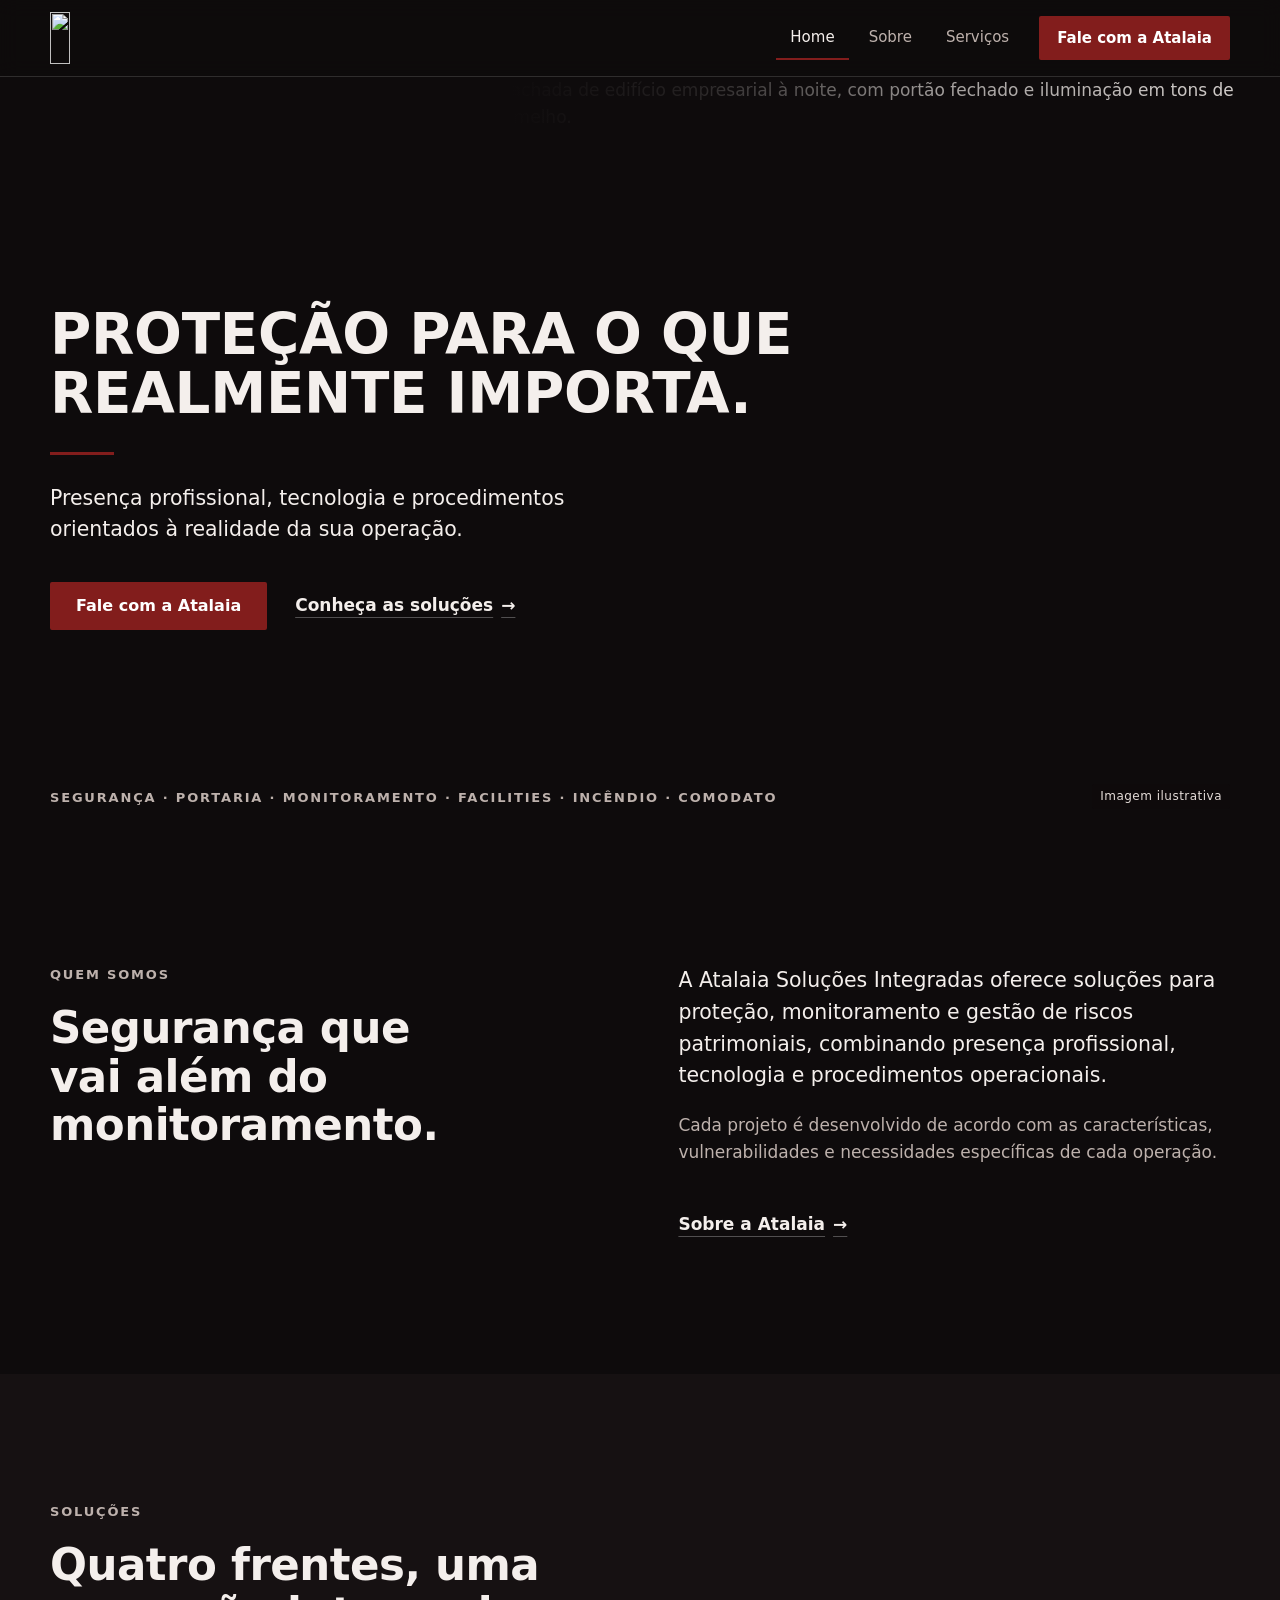
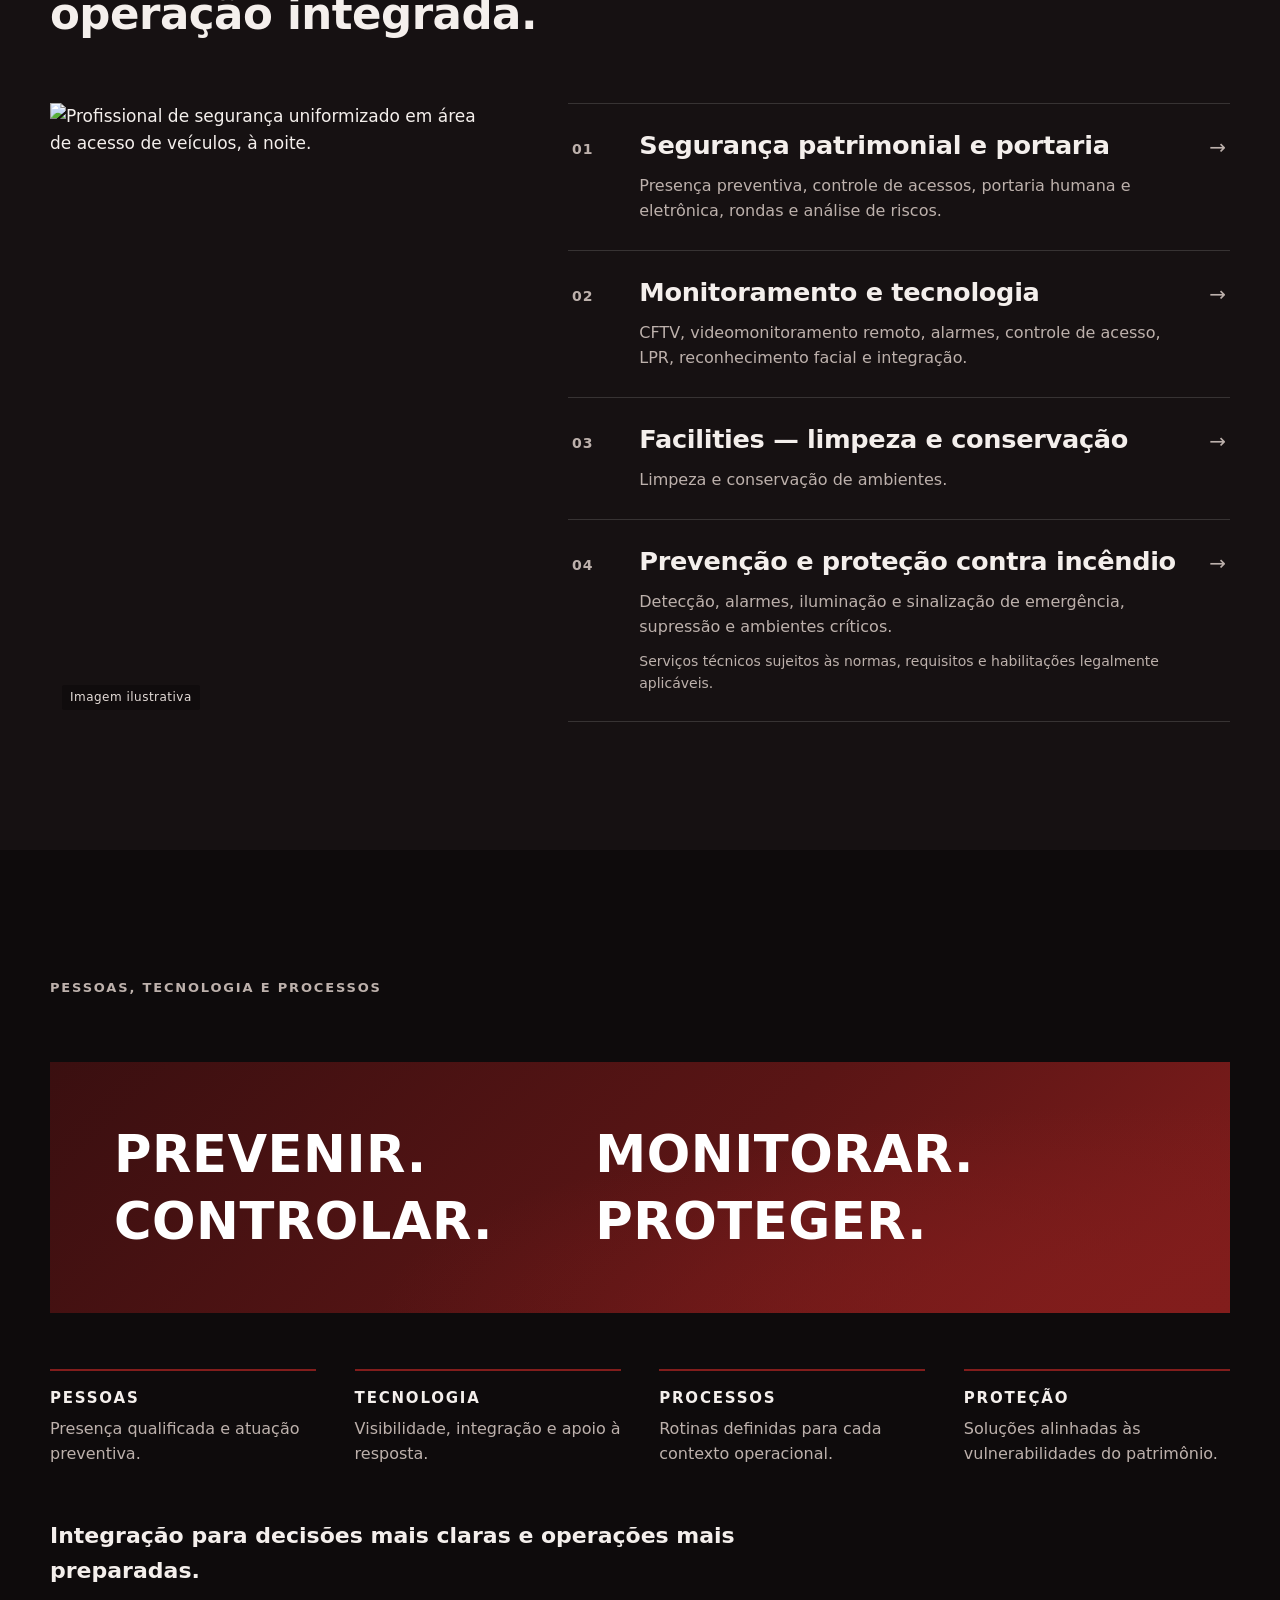
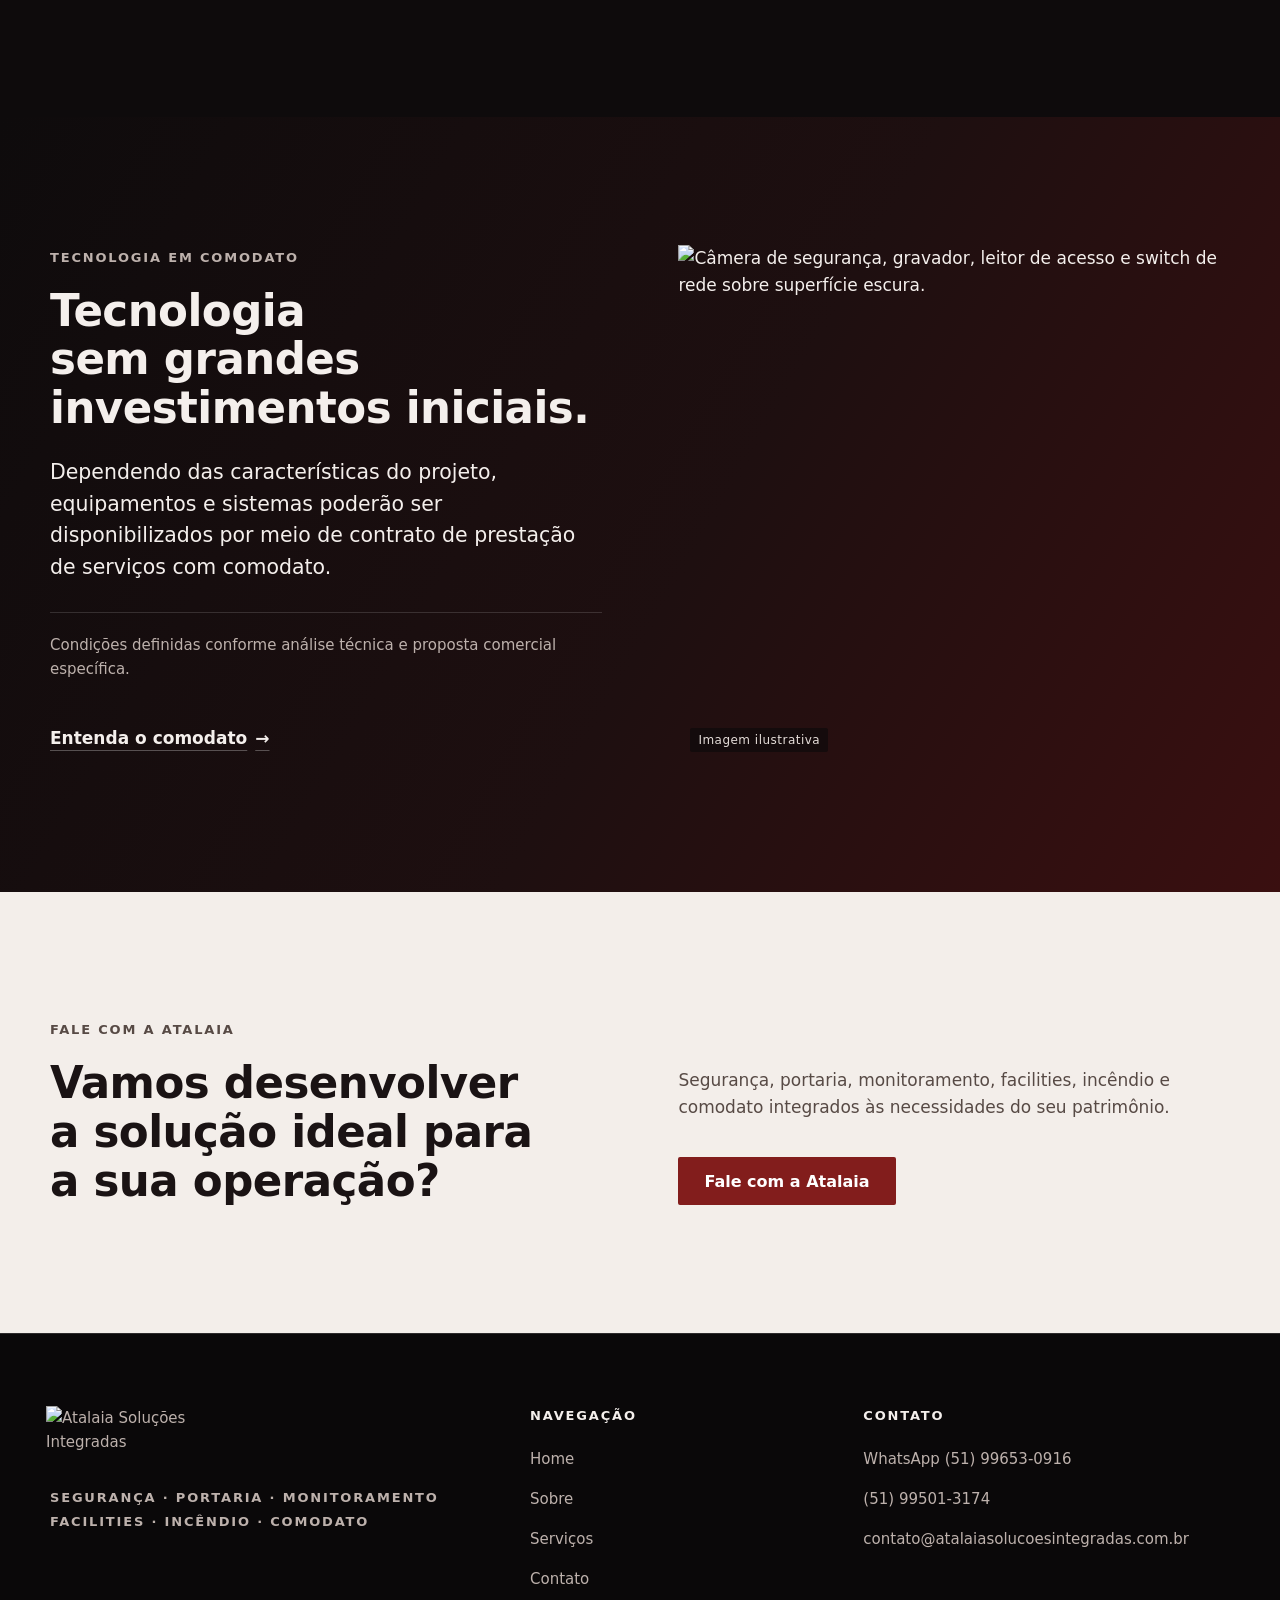
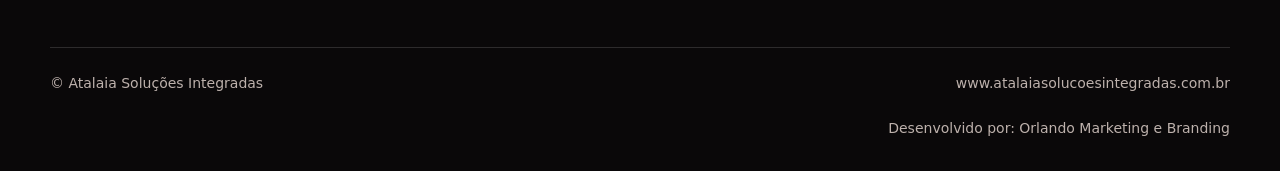
==== index.html @ caf38fc2 "Publica páginas, estilos e script do site" ====
<!DOCTYPE html>
<html lang="pt-BR">
<head>
  <meta charset="UTF-8">
  <meta name="viewport" content="width=device-width, initial-scale=1">
  <title>Atalaia Soluções Integradas — Proteção para o que realmente importa</title>
  <meta name="description" content="Segurança patrimonial e portaria, monitoramento e tecnologia, facilities e prevenção contra incêndio, com soluções desenvolvidas para as necessidades de cada operação.">
  <link rel="canonical" href="https://www.atalaiasolucoesintegradas.com.br/">
  <meta name="theme-color" content="#0E0B0C">
  <meta property="og:type" content="website">
  <meta property="og:locale" content="pt_BR">
  <meta property="og:site_name" content="Atalaia Soluções Integradas">
  <meta property="og:title" content="Atalaia Soluções Integradas — Proteção para o que realmente importa">
  <meta property="og:description" content="Segurança patrimonial e portaria, monitoramento e tecnologia, facilities e prevenção contra incêndio, com soluções desenvolvidas para as necessidades de cada operação.">
  <meta property="og:url" content="https://www.atalaiasolucoesintegradas.com.br/">
  <meta property="og:image" content="https://www.atalaiasolucoesintegradas.com.br/assets/og/atalaia-og.jpg">
  <meta property="og:image:width" content="1200">
  <meta property="og:image:height" content="630">
  <meta property="og:image:alt" content="Atalaia Soluções Integradas — Proteção para o que realmente importa.">
  <meta name="twitter:card" content="summary_large_image">
  <link rel="icon" href="assets/favicon/favicon.ico" sizes="16x16 32x32 48x48">
  <link rel="icon" type="image/svg+xml" href="assets/favicon/favicon.svg">
  <link rel="apple-touch-icon" href="assets/favicon/apple-touch-icon.png">
  <link rel="preload" href="assets/fonts/ibm-plex-sans-latin-var.woff2" as="font" type="font/woff2" crossorigin>
  <link rel="preload" as="image" href="assets/fotos/fachada-1080.webp" imagesrcset="assets/fotos/fachada-720.webp 720w, assets/fotos/fachada-1080.webp 1080w" imagesizes="62vw" type="image/webp" media="(min-width: 901px)">
  <link rel="preload" as="image" href="assets/fotos/fachada-mobile-800.webp" imagesrcset="assets/fotos/fachada-mobile-480.webp 480w, assets/fotos/fachada-mobile-800.webp 800w" imagesizes="100vw" type="image/webp" media="(max-width: 900px)">
  <link rel="stylesheet" href="styles.css">
  <script>document.documentElement.classList.add('js');</script>
  <script src="main.js" defer></script>
  <script type="application/ld+json">{"@context": "https://schema.org", "@type": "Organization", "name": "Atalaia Soluções Integradas", "url": "https://www.atalaiasolucoesintegradas.com.br/", "logo": "https://www.atalaiasolucoesintegradas.com.br/assets/logo/atalaia-horizontal-fundo-escuro.svg", "email": "contato@atalaiasolucoesintegradas.com.br", "contactPoint": [{"@type": "ContactPoint", "contactType": "customer service", "telephone": "+55-51-99653-0916", "email": "contato@atalaiasolucoesintegradas.com.br", "availableLanguage": "pt-BR"}]}</script>
</head>
<body>
  <a class="skip-link" href="#conteudo">Pular para o conteúdo</a>

  <header class="site-header">
    <div class="container header-inner">
      <a class="brand" href="index.html" aria-label="Atalaia Soluções Integradas — página inicial">
        <img src="assets/logo/atalaia-horizontal-fundo-escuro.svg" width="1313" height="386" alt="">
      </a>
      <button class="nav-toggle" type="button" aria-expanded="false" aria-controls="site-nav">
        <span class="nav-toggle-icon" aria-hidden="true"></span><span class="nav-toggle-label">Menu</span>
      </button>
      <nav class="site-nav" id="site-nav" aria-label="Principal">
        <ul>
          <li><a href="index.html" aria-current="page">Home</a></li>
          <li><a href="sobre.html">Sobre</a></li>
          <li><a href="servicos.html">Serviços</a></li>
          <li><a class="nav-cta" href="contato.html">Fale com a Atalaia</a></li>
        </ul>
      </nav>
    </div>
  </header>

  <main id="conteudo">

    <section class="hero" aria-labelledby="hero-titulo">
      <div class="hero-media">
    <picture>
      <source media="(max-width: 900px)" type="image/webp" srcset="assets/fotos/fachada-mobile-480.webp 480w, assets/fotos/fachada-mobile-800.webp 800w" sizes="100vw">
      <source media="(max-width: 900px)" type="image/jpeg" srcset="assets/fotos/fachada-mobile-480.jpg 480w, assets/fotos/fachada-mobile-800.jpg 800w" sizes="100vw">
      <source type="image/webp" srcset="assets/fotos/fachada-720.webp 720w, assets/fotos/fachada-1080.webp 1080w" sizes="(min-width: 901px) 62vw, 100vw">
      <img src="assets/fotos/fachada-1080.jpg" srcset="assets/fotos/fachada-720.jpg 720w, assets/fotos/fachada-1080.jpg 1080w" sizes="(min-width: 901px) 62vw, 100vw" width="1080" height="940" alt="Fachada de edifício empresarial à noite, com portão fechado e iluminação em tons de vermelho." loading="eager" fetchpriority="high" decoding="async">
    </picture>
      </div>
      <div class="hero-scrim" aria-hidden="true"></div>
      <div class="container hero-inner">
        <div class="hero-copy">
          <h1 id="hero-titulo">Proteção para o que <br class="br-lg">realmente importa.</h1>
          <hr class="rule">
          <p class="lead">Presença profissional, tecnologia e procedimentos orientados à realidade da sua operação.</p>
          <div class="actions">
            <a class="btn" href="contato.html">Fale com a Atalaia</a>
            <a class="link-action" href="#solucoes">Conheça as soluções</a>
          </div>
        </div>
      </div>
      <div class="container hero-foot">
        <p class="tagline">Segurança · Portaria · Monitoramento · Facilities · Incêndio · Comodato</p>
        <span class="photo-note">Imagem ilustrativa</span>
      </div>
    </section>

    <section class="section" aria-labelledby="quem-somos">
      <div class="container split intro-grid">
        <div>
          <span class="eyebrow">Quem somos</span>
          <h2 id="quem-somos">Segurança que vai além do monitoramento.</h2>
        </div>
        <div>
          <p class="lead">A Atalaia Soluções Integradas oferece soluções para proteção, monitoramento e gestão de riscos patrimoniais, combinando presença profissional, tecnologia e procedimentos operacionais.</p>
          <p class="muted">Cada projeto é desenvolvido de acordo com as características, vulnerabilidades e necessidades específicas de cada operação.</p>
          <div class="actions"><a class="link-action" href="sobre.html">Sobre a Atalaia</a></div>
        </div>
      </div>
    </section>

    <section class="section section--ink2" id="solucoes" aria-labelledby="solucoes-titulo">
      <div class="container">
        <div class="section-head">
          <span class="eyebrow">Soluções</span>
          <h2 id="solucoes-titulo">Quatro frentes, uma operação integrada.</h2>
        </div>
        <div class="fronts">
          <div class="fronts-media">
    <picture>
      <source media="(max-width: 900px)" type="image/webp" srcset="assets/fotos/seguranca-mobile-480.webp 480w, assets/fotos/seguranca-mobile-800.webp 800w" sizes="100vw">
      <source media="(max-width: 900px)" type="image/jpeg" srcset="assets/fotos/seguranca-mobile-480.jpg 480w, assets/fotos/seguranca-mobile-800.jpg 800w" sizes="100vw">
      <source type="image/webp" srcset="assets/fotos/seguranca-600.webp 600w, assets/fotos/seguranca-900.webp 900w" sizes="(min-width: 901px) 40vw, 100vw">
      <img src="assets/fotos/seguranca-900.jpg" srcset="assets/fotos/seguranca-600.jpg 600w, assets/fotos/seguranca-900.jpg 900w" sizes="(min-width: 901px) 40vw, 100vw" width="900" height="1967" alt="Profissional de segurança uniformizado em área de acesso de veículos, à noite." loading="lazy" decoding="async">
    </picture>
            <span class="photo-note">Imagem ilustrativa</span>
          </div>
          <ul class="front-list">
            <li><a href="servicos.html#seguranca-patrimonial">
              <span class="front-num">01</span><h3>Segurança patrimonial e portaria</h3><span class="front-arrow" aria-hidden="true">→</span>
              <p>Presença preventiva, controle de acessos, portaria humana e eletrônica, rondas e análise de riscos.</p>
            </a></li>
            <li><a href="servicos.html#monitoramento-e-tecnologia">
              <span class="front-num">02</span><h3>Monitoramento e tecnologia</h3><span class="front-arrow" aria-hidden="true">→</span>
              <p>CFTV, videomonitoramento remoto, alarmes, controle de acesso, LPR, reconhecimento facial e integração.</p>
            </a></li>
            <li><a href="servicos.html#facilities">
              <span class="front-num">03</span><h3>Facilities — limpeza e conservação</h3><span class="front-arrow" aria-hidden="true">→</span>
              <p>Limpeza e conservação de ambientes.</p>
            </a></li>
            <li><a href="servicos.html#incendio">
              <span class="front-num">04</span><h3>Prevenção e proteção contra incêndio</h3><span class="front-arrow" aria-hidden="true">→</span>
              <p>Detecção, alarmes, iluminação e sinalização de emergência, supressão e ambientes críticos.</p>
              <p class="front-note">Serviços técnicos sujeitos às normas, requisitos e habilitações legalmente aplicáveis.</p>
            </a></li>
          </ul>
        </div>
      </div>
    </section>

    <section class="section" aria-labelledby="integracao-titulo">
      <div class="container">
        <div class="section-head">
          <span class="eyebrow">Pessoas, tecnologia e processos</span>
        </div>
        <div class="statement">
          <h2 id="integracao-titulo" class="statement-words"><span>Prevenir.</span> <span>Monitorar.</span> <span>Controlar.</span> <span>Proteger.</span></h2>
        </div>
        <div class="pillars">
          <div class="pillar"><h3>Pessoas</h3><p>Presença qualificada e atuação preventiva.</p></div>
          <div class="pillar"><h3>Tecnologia</h3><p>Visibilidade, integração e apoio à resposta.</p></div>
          <div class="pillar"><h3>Processos</h3><p>Rotinas definidas para cada contexto operacional.</p></div>
          <div class="pillar"><h3>Proteção</h3><p>Soluções alinhadas às vulnerabilidades do patrimônio.</p></div>
        </div>
        <p class="statement-close">Integração para decisões mais claras e operações mais preparadas.</p>
      </div>
    </section>

    <section class="section comodato" aria-labelledby="comodato-titulo">
      <div class="container split split--center">
        <div>
          <span class="eyebrow">Tecnologia em comodato</span>
          <h2 id="comodato-titulo">Tecnologia sem grandes investimentos iniciais.</h2>
          <p class="lead" style="margin-top:24px">Dependendo das características do projeto, equipamentos e sistemas poderão ser disponibilizados por meio de contrato de prestação de serviços com comodato.</p>
          <p class="condition">Condições definidas conforme análise técnica e proposta comercial específica.</p>
          <div class="actions"><a class="link-action" href="servicos.html#comodato">Entenda o comodato</a></div>
        </div>
        <div class="comodato-media">
    <picture>
      <source type="image/webp" srcset="assets/fotos/comodato-640.webp 640w, assets/fotos/comodato-1100.webp 1100w" sizes="(min-width: 901px) 45vw, 100vw">
      <img src="assets/fotos/comodato-1100.jpg" srcset="assets/fotos/comodato-640.jpg 640w, assets/fotos/comodato-1100.jpg 1100w" sizes="(min-width: 901px) 45vw, 100vw" width="1100" height="1037" alt="Câmera de segurança, gravador, leitor de acesso e switch de rede sobre superfície escura." loading="lazy" decoding="async">
    </picture>
          <span class="photo-note">Imagem ilustrativa</span>
        </div>
      </div>
    </section>

    <section class="section section--paper cta-final" aria-labelledby="contato-titulo">
      <div class="container split">
        <div>
          <span class="eyebrow">Fale com a Atalaia</span>
          <h2 id="contato-titulo">Vamos desenvolver a solução ideal para a sua operação?</h2>
        </div>
        <div>
          <p>Segurança, portaria, monitoramento, facilities, incêndio e comodato integrados às necessidades do seu patrimônio.</p>
          <div class="actions"><a class="btn btn--light" href="contato.html">Fale com a Atalaia</a></div>
        </div>
      </div>
    </section>

  </main>

  <footer class="site-footer">
    <div class="container">
      <div class="footer-grid">
        <div class="footer-brand">
          <img src="assets/logo/atalaia-horizontal-fundo-escuro.svg" width="1313" height="386" alt="Atalaia Soluções Integradas" loading="lazy">
          <p class="tagline">Segurança · Portaria · Monitoramento<br>Facilities · Incêndio · Comodato</p>
        </div>
        <nav aria-label="Rodapé">
          <p class="footer-title">Navegação</p>
          <ul class="footer-links">
            <li><a href="index.html">Home</a></li>
            <li><a href="sobre.html">Sobre</a></li>
            <li><a href="servicos.html">Serviços</a></li>
            <li><a href="contato.html">Contato</a></li>
          </ul>
        </nav>
        <div>
          <p class="footer-title">Contato</p>
          <ul class="footer-links">
            <li><a href="https://wa.me/5551996530916?text=Ol%C3%A1%21%20Vim%20pelo%20site%20da%20Atalaia%20Solu%C3%A7%C3%B5es%20Integradas%20e%20gostaria%20de%20conversar%20sobre%20uma%20solu%C3%A7%C3%A3o%20para%20a%20minha%20opera%C3%A7%C3%A3o." target="_blank" rel="noopener">WhatsApp (51) 99653-0916</a></li>
            <li><a href="tel:+5551995013174">(51) 99501-3174</a></li>
            <li><a href="mailto:contato@atalaiasolucoesintegradas.com.br">contato@<wbr>atalaiasolucoesintegradas<wbr>.com.br</a></li>
          </ul>
        </div>
      </div>
      <div class="footer-bottom">
        <p>© Atalaia Soluções Integradas</p>
        <p>www.atalaiasolucoesintegradas.com.br</p>
        <p class="footer-credit">Desenvolvido por: Orlando Marketing e Branding</p>
      </div>
    </div>
  </footer>

</body>
</html>
---- styles.css ----
/* ==========================================================================
   Atalaia Soluções Integradas — site institucional
   Sistema visual v3 (setembro/2026): direção escura, títulos sem serifa,
   fotografia institucional e blocos claros pontuais.

   Cores oficiais (ativos da marca): grená #821D1C · amarelo #FBED21 · branco.
   Os demais tons abaixo são ADAPTAÇÃO WEB para superfícies e leitura,
   documentados no README — não fazem parte da paleta oficial da marca.
   ========================================================================== */

/* IBM Plex Sans — fonte variável (400–700), subconjunto latino, hospedada no próprio site.
   Licença SIL Open Font License 1.1 — ver assets/fonts/LICENCA-FONTE.txt */
@font-face {
  font-family: "IBM Plex Sans";
  src: url("assets/fonts/ibm-plex-sans-latin-var.woff2") format("woff2");
  font-weight: 100 700;
  font-style: normal;
  font-display: swap;
  unicode-range: U+0000-00FF, U+0131, U+0152-0153, U+02BB-02BC, U+02C6, U+02DA, U+02DC, U+0304, U+0308, U+0329, U+2000-206F, U+20AC, U+2122, U+2191, U+2193, U+2212, U+2215, U+FEFF, U+FFFD;
}

:root {
  /* Oficiais */
  --grena: #821D1C;
  --amarelo: #FBED21;
  --branco: #FFFFFF;

  /* Adaptação web */
  --ink: #0E0B0C;          /* fundo principal */
  --ink-2: #161112;        /* superfície elevada */
  --ink-3: #201819;        /* superfície de apoio */
  --grena-deep: #3A0F10;   /* massa grená profunda (gradientes) */
  --grena-hover: #9B2826;  /* hover do botão principal */
  --line: rgba(255, 255, 255, .14);
  --line-strong: rgba(255, 255, 255, .28);
  --text: #F4EFEC;         /* 17,6:1 sobre --ink */
  --text-muted: #BDB1AC;   /* 9,4:1 sobre --ink · 8,2:1 sobre --ink-3 */
  --paper: #F3EEEA;        /* bloco claro de leitura */
  --paper-text: #1A1314;   /* 16,4:1 sobre --paper */
  --paper-muted: #574A45;  /* 7,6:1 sobre --paper */

  --font: "IBM Plex Sans", system-ui, -apple-system, "Segoe UI", Roboto, Arial, sans-serif;

  --container: 1180px;
  --gutter: clamp(20px, 5vw, 48px);
  --section-y: clamp(72px, 10vw, 128px);
  --header-h: 76px;
}

/* ---------- Base ---------- */
*, *::before, *::after { box-sizing: border-box; }

html {
  -webkit-text-size-adjust: 100%;
  text-size-adjust: 100%;
  scroll-behavior: smooth;
  scroll-padding-top: calc(var(--header-h) + 16px);
}
@media (prefers-reduced-motion: reduce) {
  html { scroll-behavior: auto; }
  *, *::before, *::after { transition: none !important; }
}

body {
  margin: 0;
  background: var(--ink);
  color: var(--text);
  font-family: var(--font);
  font-size: 1.0625rem;       /* 17px */
  line-height: 1.6;
  -webkit-font-smoothing: antialiased;
}

img { max-width: 100%; height: auto; display: block; }

h1, h2, h3 {
  font-family: var(--font);
  font-weight: 700;
  line-height: 1.12;
  letter-spacing: -0.012em;
  margin: 0;
  text-wrap: balance;
}
h1 { font-size: clamp(2.25rem, 5.2vw, 4rem); }
h2 { font-size: clamp(1.75rem, 3.4vw, 2.75rem); }
h3 { font-size: clamp(1.25rem, 1.8vw, 1.5rem); font-weight: 600; line-height: 1.25; }

p { margin: 0 0 1em; }
p:last-child { margin-bottom: 0; }

a { color: inherit; }

::selection { background: var(--grena); color: var(--branco); }

/* Foco: anel amarelo (acento pontual) + contorno escuro para funcionar em qualquer fundo */
:focus-visible {
  outline: 3px solid var(--amarelo);
  outline-offset: 3px;
  box-shadow: 0 0 0 6px rgba(14, 11, 12, .9);
  border-radius: 2px;
}

.skip-link {
  position: absolute;
  left: 16px;
  top: -100px;
  z-index: 100;
  background: var(--amarelo);
  color: var(--ink);
  font-weight: 600;
  padding: 12px 18px;
  text-decoration: none;
}
.skip-link:focus { top: 12px; }

.visually-hidden {
  position: absolute !important;
  width: 1px; height: 1px;
  margin: -1px; padding: 0;
  overflow: hidden;
  clip: rect(0 0 0 0);
  white-space: nowrap;
  border: 0;
}

.container {
  width: 100%;
  max-width: calc(var(--container) + 2 * var(--gutter));
  margin-inline: auto;
  padding-inline: var(--gutter);
}

/* ---------- Tipografia utilitária ---------- */
.eyebrow {
  display: block;
  font-size: .8125rem;
  font-weight: 600;
  letter-spacing: .14em;
  text-transform: uppercase;
  color: var(--text-muted);
  margin: 0 0 18px;
}
.lead {
  font-size: clamp(1.125rem, 1.6vw, 1.3125rem);
  line-height: 1.55;
  color: var(--text);
  max-width: 40em;
}
.muted { color: var(--text-muted); }
.rule {
  display: block;
  width: 64px;
  height: 3px;
  background: var(--grena);
  margin: 28px 0;
  border: 0;
}
.tagline {
  font-size: .8125rem;
  font-weight: 600;
  letter-spacing: .14em;
  text-transform: uppercase;
  color: var(--text-muted);
  margin: 0;
}

/* ---------- Botões e links de ação ---------- */
.btn {
  display: inline-flex;
  align-items: center;
  justify-content: center;
  gap: 10px;
  min-height: 48px;
  padding: 12px 24px;
  border: 2px solid var(--grena);
  border-radius: 2px;
  background: var(--grena);
  color: var(--branco);                 /* 9,4:1 */
  font-family: var(--font);
  font-size: 1rem;
  font-weight: 600;
  line-height: 1.2;
  text-decoration: none;
  transition: background-color .15s ease, border-color .15s ease;
}
.btn:hover {
  background: var(--grena-hover);       /* branco 7,6:1 */
  border-color: var(--grena-hover);
  color: var(--branco);
}
.btn:active { background: #6C1817; border-color: #6C1817; }
.btn svg { flex: none; }

.btn--light {                            /* botão principal sobre bloco claro */
  background: var(--grena);
  border-color: var(--grena);
  color: var(--branco);
}

.link-action {
  display: inline-flex;
  align-items: center;
  gap: 8px;
  min-height: 44px;
  color: var(--text);
  font-weight: 600;
  text-decoration: underline;
  text-decoration-color: var(--line-strong);
  text-underline-offset: 6px;
  text-decoration-thickness: 1px;
  transition: text-decoration-color .15s ease;
}
.link-action:hover { text-decoration-color: currentColor; }
.link-action::after { content: "→"; text-decoration: none; display: inline-block; }

.actions {
  display: flex;
  flex-wrap: wrap;
  align-items: center;
  gap: 16px 28px;
  margin-top: 36px;
}

/* ---------- Cabeçalho ---------- */
.site-header {
  position: sticky;
  top: 0;
  z-index: 50;
  background: rgba(14, 11, 12, .94);
  border-bottom: 1px solid var(--line);
}
@supports (backdrop-filter: blur(8px)) {
  .site-header { background: rgba(14, 11, 12, .82); backdrop-filter: blur(10px); }
}
.header-inner {
  display: flex;
  align-items: center;
  justify-content: space-between;
  gap: 24px;
  min-height: var(--header-h);
}
.brand {
  display: inline-flex;
  align-items: center;
  flex: none;
  padding: 6px 0;
}
.brand img { height: 52px; width: auto; }  /* desenho efetivo ≈ 168 px */

.nav-toggle { display: none; }

.site-nav ul {
  list-style: none;
  margin: 0;
  padding: 0;
  display: flex;
  align-items: center;
  gap: 6px;
}
.site-nav a {
  display: inline-flex;
  align-items: center;
  min-height: 44px;
  padding: 0 14px;
  color: var(--text-muted);
  font-size: .9375rem;
  font-weight: 500;
  text-decoration: none;
  border-bottom: 2px solid transparent;
}
.site-nav a:hover { color: var(--text); }
.site-nav a[aria-current="page"] {
  color: var(--text);
  border-bottom-color: var(--grena);
}
.site-nav .nav-cta {
  margin-left: 10px;
  min-height: 44px;
  padding: 0 18px;
  background: var(--grena);
  color: var(--branco);
  border: 0;
  border-radius: 2px;
  font-weight: 600;
}
.site-nav .nav-cta:hover { background: var(--grena-hover); color: var(--branco); }
.site-nav .nav-cta[aria-current="page"] { box-shadow: inset 0 -3px 0 var(--amarelo); }

/* Menu móvel — ativado apenas quando o JS está disponível (classe .js no <html>) */
@media (max-width: 820px) {
  :root { --header-h: 64px; }
  .brand img { height: 42px; }         /* desenho efetivo ≈ 136 px */

  .js .nav-toggle {
    display: inline-flex;
    align-items: center;
    gap: 10px;
    min-height: 44px;
    min-width: 44px;
    padding: 0 14px;
    background: transparent;
    color: var(--text);
    border: 1px solid var(--line-strong);
    border-radius: 2px;
    font: 600 .9375rem/1 var(--font);
    cursor: pointer;
  }
  .nav-toggle-icon { position: relative; display: block; width: 18px; height: 14px; }
  .nav-toggle-icon::before,
  .nav-toggle-icon::after,
  .nav-toggle-icon span { content: ""; }
  .nav-toggle-icon::before,
  .nav-toggle-icon::after {
    position: absolute;
    left: 0;
    width: 18px;
    height: 2px;
    background: currentColor;
    transform-origin: 50% 50%;
    transition: transform .15s ease, top .15s ease, box-shadow .15s ease;
  }
  .nav-toggle-icon::before { top: 2px; box-shadow: 0 5px 0 currentColor; }
  .nav-toggle-icon::after { top: 12px; }
  .nav-toggle[aria-expanded="true"] .nav-toggle-icon::before { top: 6px; box-shadow: none; transform: rotate(45deg); }
  .nav-toggle[aria-expanded="true"] .nav-toggle-icon::after { top: 6px; transform: rotate(-45deg); }

  .js .site-nav {
    position: absolute;
    left: 0; right: 0;
    top: 100%;
    background: var(--ink);
    border-bottom: 1px solid var(--line);
    padding: 8px var(--gutter) 24px;
  }
  .js .site-nav[hidden] { display: none; }
  .js .site-nav ul { flex-direction: column; align-items: stretch; gap: 0; }
  .js .site-nav a {
    display: flex;
    min-height: 52px;
    padding: 0 4px;
    font-size: 1.0625rem;
    border-bottom: 1px solid var(--line);
  }
  .js .site-nav a[aria-current="page"] { color: var(--text); border-bottom-color: var(--line); box-shadow: inset 3px 0 0 var(--grena); padding-left: 14px; }
  .js .site-nav .nav-cta { margin: 16px 0 0; justify-content: center; border-bottom: 0; padding: 0 18px; }
  .js .site-nav .nav-cta[aria-current="page"] { box-shadow: inset 0 -3px 0 var(--amarelo); padding-left: 18px; }

  /* Sem JS: links continuam visíveis em linha, com quebra */
  .site-nav ul { flex-wrap: wrap; justify-content: flex-end; }
  .site-nav a { padding: 0 8px; }
}

/* ---------- Seções ---------- */
.section { padding-block: var(--section-y); position: relative; }
.section--tight { padding-block: clamp(56px, 7vw, 88px); }
.section--ink2 { background: var(--ink-2); }
.section--paper { background: var(--paper); color: var(--paper-text); }
.section--paper .eyebrow { color: var(--paper-muted); }
.section--paper .muted { color: var(--paper-muted); }
.section--paper .link-action { color: var(--paper-text); text-decoration-color: rgba(26,19,20,.35); }
.section--paper .link-action:hover { text-decoration-color: currentColor; }
.section--paper :focus-visible { box-shadow: 0 0 0 6px var(--paper); outline-color: var(--grena); }
.section--paper h2, .section--paper h3 { color: var(--paper-text); }
.section--paper .accent { color: var(--grena); }

.section-head { max-width: 760px; margin-bottom: clamp(40px, 5vw, 64px); }
.section-head h2 + p { margin-top: 20px; }

.split {
  display: grid;
  grid-template-columns: minmax(0, 1fr) minmax(0, 1fr);
  gap: clamp(32px, 6vw, 96px);
  align-items: start;
}
.split--center { align-items: center; }
.split--wide-left { grid-template-columns: minmax(0, 1.15fr) minmax(0, .85fr); }
@media (max-width: 900px) {
  .split, .split--wide-left { grid-template-columns: minmax(0, 1fr); }
}

/* ---------- Hero ---------- */
.hero {
  position: relative;
  isolation: isolate;
  overflow: clip;
  background: var(--ink);
  min-height: min(760px, calc(100svh - var(--header-h)));
  display: flex;
  flex-direction: column;
}
.hero-media {
  position: absolute;
  inset: 0 0 0 auto;
  width: min(62%, 1040px);
  z-index: -2;
}
.hero-media img {
  width: 100%;
  height: 100%;
  object-fit: cover;
  object-position: 62% 40%;
}
.hero-scrim {
  position: absolute;
  inset: 0;
  z-index: -1;
  background:
    linear-gradient(90deg, var(--ink) 40%, rgba(14,11,12,.9) 54%, rgba(14,11,12,.35) 74%, rgba(14,11,12,.12) 100%),
    linear-gradient(0deg, var(--ink) 0%, rgba(14,11,12,0) 28%);
}
.hero-inner {
  flex: 1;
  display: flex;
  flex-direction: column;
  justify-content: center;
  padding-block: clamp(64px, 9vw, 120px) 40px;
}
.hero-copy { max-width: 620px; }
.hero h1 { text-transform: uppercase; letter-spacing: -0.005em; line-height: 1.04; font-size: clamp(2.25rem, 4.4vw, 3.625rem); }
.hero .hero-copy { max-width: 760px; }
.br-lg { display: none; }
@media (min-width: 901px) { .br-lg { display: inline; } }
.hero .lead { color: var(--text); max-width: 30em; }
.hero-foot {
  display: flex;
  justify-content: space-between;
  align-items: flex-end;
  gap: 16px;
  padding-bottom: 28px;
}
.photo-note {
  display: inline-block;
  font-size: .75rem;
  font-weight: 500;
  letter-spacing: .04em;
  color: #E4DCD8;
  background: rgba(14, 11, 12, .72);
  padding: 4px 8px;
  border-radius: 2px;
  line-height: 1.4;
}

@media (max-width: 900px) {
  .hero { min-height: 0; }
  .hero-media { inset: 0; width: 100%; height: 100%; }
  .hero-media img { object-position: 72% 22%; }
  .hero-scrim {
    background:
      linear-gradient(0deg, var(--ink) 34%, rgba(14,11,12,.72) 56%, rgba(14,11,12,.05) 100%);
  }
  .hero-inner { padding-top: clamp(200px, 48vw, 340px); padding-bottom: 32px; }
  .hero-foot { flex-direction: column-reverse; align-items: flex-start; }
  .hero-foot .photo-note { position: absolute; top: 16px; right: var(--gutter); }
}

/* Cabeçalho de página interna */
.page-hero { position: relative; isolation: isolate; overflow: clip; background: var(--ink); }
.page-hero .hero-inner { padding-block: clamp(64px, 9vw, 112px) clamp(56px, 7vw, 88px); }
.page-hero h1 { max-width: 16em; }
.page-hero .lead { margin-top: 24px; color: var(--text-muted); }
.page-hero--photo .hero-media { width: min(48%, 820px); }
.page-hero--photo .hero-scrim {
  background: linear-gradient(90deg, var(--ink) 45%, rgba(14,11,12,.7) 62%, rgba(14,11,12,.1) 100%);
}
.page-hero--photo .hero-copy { max-width: 640px; }
.page-hero .photo-note { position: absolute; right: var(--gutter); bottom: 16px; }
@media (max-width: 900px) {
  .page-hero--photo .hero-media { width: 100%; }
  .page-hero--photo .hero-scrim { background: linear-gradient(0deg, var(--ink) 32%, rgba(14,11,12,.7) 60%, rgba(14,11,12,.2) 100%); }
  .page-hero--photo .hero-inner { padding-top: clamp(220px, 56vw, 360px); }
  .page-hero .photo-note { top: 16px; bottom: auto; }
}

/* ---------- Home: quem somos ---------- */
.intro-grid h2 { max-width: 12em; }
.intro-grid .lead { margin-bottom: 20px; }

/* ---------- Frentes de serviço (lista editorial) ---------- */
.fronts {
  display: grid;
  grid-template-columns: minmax(0, .8fr) minmax(0, 1.2fr);
  gap: clamp(32px, 6vw, 88px);
  align-items: stretch;
}
.fronts-media { position: relative; min-height: 420px; }
.fronts-media picture { position: absolute; inset: 0; }
.fronts-media img { height: 100%; width: 100%; }
.fronts-media img { object-fit: cover; object-position: 78% 18%; }
.fronts-media .photo-note { position: absolute; left: 12px; bottom: 12px; }

.front-list { list-style: none; margin: 0; padding: 0; border-top: 1px solid var(--line); }
.front-list li { border-bottom: 1px solid var(--line); }
.front-list a {
  display: grid;
  grid-template-columns: 3.2rem minmax(0, 1fr) auto;
  gap: 4px 16px;
  align-items: baseline;
  padding: 26px 4px;
  text-decoration: none;
  color: var(--text);
}
.front-num { font-size: .875rem; font-weight: 600; color: var(--text-muted); letter-spacing: .06em; }
.front-list h3 { font-size: clamp(1.25rem, 2vw, 1.625rem); }
.front-list p { grid-column: 2 / 3; margin: 6px 0 0; color: var(--text-muted); font-size: 1rem; }
.front-arrow { grid-row: 1; grid-column: 3; font-size: 1.25rem; color: var(--text-muted); transition: transform .15s ease, color .15s ease; }
.front-list a:hover h3 { text-decoration: underline; text-decoration-thickness: 1px; text-underline-offset: 6px; }
.front-list a:hover .front-arrow { transform: translateX(4px); color: var(--text); }
.front-note { grid-column: 2 / 4; font-size: .875rem !important; color: var(--text-muted); }

@media (max-width: 900px) {
  .fronts { grid-template-columns: minmax(0, 1fr); }
  .fronts-media { min-height: 0; aspect-ratio: 4 / 5; max-height: 560px; }
}
@media (min-width: 600px) and (max-width: 900px) {
  .fronts-media { aspect-ratio: 16 / 10; max-height: none; }
  .fronts-media img { object-position: 80% 22%; }
  .service-media img { aspect-ratio: 16 / 11; }
  .comodato-media img, .comodato-media.service-media img { aspect-ratio: 16 / 11; }
}
@media (max-width: 480px) {
  .front-list a { grid-template-columns: 2.4rem minmax(0, 1fr) auto; gap: 4px 10px; padding: 22px 0; }
}

/* ---------- Integração ---------- */
.statement {
  background:
    radial-gradient(120% 140% at 100% 100%, rgba(130, 29, 28, .95) 0%, rgba(130, 29, 28, 0) 60%),
    linear-gradient(135deg, var(--grena-deep) 0%, #5A1515 55%, var(--grena) 100%);
  padding: clamp(36px, 5vw, 64px);
}
.statement-words {
  display: grid;
  grid-template-columns: repeat(2, max-content);
  gap: 10px clamp(40px, 8vw, 140px);
  font-size: clamp(1.75rem, 4vw, 3.25rem);
  font-weight: 700;
  line-height: 1.1;
  text-transform: uppercase;
  letter-spacing: .01em;
  margin: 0;
  color: var(--branco);
}
.pillars {
  display: grid;
  grid-template-columns: repeat(4, minmax(0, 1fr));
  gap: 28px clamp(24px, 3vw, 48px);
  margin-top: clamp(40px, 5vw, 56px);
}
.pillar { border-top: 2px solid var(--grena); padding-top: 18px; }
.pillar h3 { font-size: .9375rem; letter-spacing: .12em; text-transform: uppercase; font-weight: 700; margin-bottom: 8px; }
.pillar p { color: var(--text-muted); font-size: 1rem; margin: 0; }
.statement-close { margin-top: clamp(36px, 4vw, 52px); font-size: clamp(1.125rem, 1.8vw, 1.375rem); font-weight: 600; max-width: 34em; }
@media (max-width: 900px) { .pillars { grid-template-columns: repeat(2, minmax(0, 1fr)); } }
@media (max-width: 520px) {
  .statement-words { grid-template-columns: 1fr; }
  .pillars { grid-template-columns: minmax(0, 1fr); }
}

/* ---------- Comodato ---------- */
.comodato {
  background: linear-gradient(120deg, var(--ink) 0%, #1E0F10 55%, var(--grena-deep) 100%);
}
.comodato-media { position: relative; }
.comodato-media img { width: 100%; aspect-ratio: 1146 / 1080; object-fit: cover; }
.comodato-media .photo-note { position: absolute; left: 12px; bottom: 12px; }
.items-inline { color: var(--text-muted); }
.items-inline strong { color: var(--text); display: block; margin-bottom: 6px; font-weight: 600; }
.condition {
  margin-top: 28px;
  padding-top: 20px;
  border-top: 1px solid var(--line);
  font-size: .9375rem;
  color: var(--text-muted);
}

/* ---------- Chamada final (bloco claro) ---------- */
.cta-final .split { align-items: end; }
.cta-final h2 { max-width: 14em; }
.cta-final p { color: var(--paper-muted); max-width: 32em; }

/* ---------- Serviços ---------- */
.anchor-index {
  list-style: none;
  margin: 36px 0 0;
  padding: 0;
  display: flex;
  flex-wrap: wrap;
  gap: 10px;
}
.anchor-index a {
  display: inline-flex;
  align-items: center;
  min-height: 44px;
  padding: 8px 16px;
  border: 1px solid var(--line-strong);
  border-radius: 2px;
  color: var(--text);
  text-decoration: none;
  font-size: .9375rem;
  font-weight: 500;
}
.anchor-index a:hover { border-color: var(--text); }

.anchor-alias { position: relative; top: 0; display: block; height: 0; }

.service { border-top: 1px solid var(--line); }
.service-grid {
  display: grid;
  grid-template-columns: minmax(0, 1fr) minmax(0, 1fr);
  gap: clamp(32px, 6vw, 88px);
  align-items: start;
}
.service-grid--flip .service-media { order: -1; }
.service-media { position: relative; }
.service-media img { width: 100%; aspect-ratio: 4 / 5; object-fit: cover; object-position: 70% 20%; }
.comodato-media.service-media img { aspect-ratio: 1146 / 1080; object-position: 50% 50%; }
.service-media .photo-note { position: absolute; left: 12px; bottom: 12px; }
.service h2 { margin-bottom: 8px; }
.service .claim { font-size: clamp(1.125rem, 1.6vw, 1.3125rem); font-weight: 600; color: var(--text); margin: 0 0 24px; }
.service .num { font-size: .875rem; font-weight: 600; letter-spacing: .12em; color: var(--text-muted); margin-bottom: 16px; display: block; }

.feature-list {
  list-style: none;
  margin: 28px 0 0;
  padding: 0;
  columns: 2;
  column-gap: 32px;
}
.feature-list li {
  break-inside: avoid;
  padding: 10px 0 10px 18px;
  border-bottom: 1px solid var(--line);
  position: relative;
  font-size: 1rem;
}
.feature-list li::before {
  content: "";
  position: absolute;
  left: 0; top: 1.15em;
  width: 7px; height: 2px;
  background: var(--grena);
}
.list-title {
  margin: 36px 0 0;
  font-size: .8125rem;
  font-weight: 600;
  letter-spacing: .14em;
  text-transform: uppercase;
  color: var(--text-muted);
}
.list-title + .feature-list { margin-top: 12px; }

.tech-groups {
  display: grid;
  grid-template-columns: repeat(2, minmax(0, 1fr));
  gap: 32px clamp(24px, 4vw, 56px);
  margin-top: clamp(40px, 5vw, 56px);
}
.tech-group { border-top: 2px solid var(--grena); padding-top: 18px; }
.tech-group h3 { font-size: 1.0625rem; letter-spacing: .08em; text-transform: uppercase; margin-bottom: 10px; }
.tech-group p { color: var(--text-muted); margin: 0; font-size: 1rem; }
.band {
  margin-top: clamp(40px, 5vw, 56px);
  padding: 18px 24px;
  background: var(--grena);
  color: var(--branco);
  font-weight: 700;
  letter-spacing: .1em;
  text-transform: uppercase;
  font-size: .875rem;
  text-align: center;
}

.monitor-banner { position: relative; isolation: isolate; overflow: clip; min-height: clamp(360px, 44vw, 560px); display: flex; align-items: flex-end; }
.monitor-banner .hero-media { width: 100%; }
.monitor-banner .hero-media img { object-position: 60% 30%; }
.monitor-banner .hero-scrim { background: linear-gradient(0deg, var(--ink) 4%, rgba(14,11,12,.55) 45%, rgba(14,11,12,.05) 100%); }
.monitor-banner .container { padding-bottom: clamp(32px, 5vw, 56px); }
.monitor-banner .photo-note { position: absolute; top: 16px; right: var(--gutter); }

.facilities-card {
  background: var(--paper);
  color: var(--paper-text);
  padding: clamp(32px, 5vw, 64px);
}
.facilities-card .eyebrow { color: var(--paper-muted); }
.facilities-card .claim { color: var(--paper-text); }
.facilities-card p { color: var(--paper-muted); }

.tech-note {
  margin-top: 28px;
  padding: 16px 0 0;
  border-top: 1px solid var(--line);
  font-size: .9375rem;
  color: var(--text-muted);
}

@media (max-width: 900px) {
  .service-grid { grid-template-columns: minmax(0, 1fr); }
  .service-grid--flip .service-media { order: 0; }
  .service-media img { max-height: 560px; }
  .tech-groups { grid-template-columns: minmax(0, 1fr); }
}
@media (max-width: 560px) { .feature-list { columns: 1; } .feature-list--compact { columns: 2; column-gap: 20px; } }

/* ---------- Sobre ---------- */
.principles {
  list-style: none;
  margin: 32px 0 0;
  padding: 0;
  display: grid;
  grid-template-columns: repeat(2, minmax(0, 1fr));
  gap: 0 32px;
}
.principles li {
  padding: 14px 0;
  border-bottom: 1px solid rgba(26,19,20,.16);
  font-weight: 600;
  font-size: 1.0625rem;
}
.quote {
  font-size: clamp(1.375rem, 2.4vw, 1.875rem);
  font-weight: 600;
  line-height: 1.3;
  margin: 0;
  max-width: 22em;
}
@media (max-width: 520px) { .principles { grid-template-columns: minmax(0, 1fr); } }

/* ---------- Contato ---------- */
.contact-panel {
  background: var(--ink-2);
  border-top: 3px solid var(--grena);
  padding: clamp(28px, 4vw, 48px);
}
.contact-person { font-size: .8125rem; letter-spacing: .14em; text-transform: uppercase; color: var(--text-muted); font-weight: 600; margin: 0 0 6px; }
.contact-name { font-size: 1.5rem; font-weight: 700; margin: 0 0 24px; }
.contact-list { list-style: none; margin: 32px 0 0; padding: 0; border-top: 1px solid var(--line); }
.contact-list li { border-bottom: 1px solid var(--line); padding: 16px 0; }
.contact-label { display: block; font-size: .8125rem; font-weight: 600; letter-spacing: .12em; text-transform: uppercase; color: var(--text-muted); margin-bottom: 4px; }
.contact-list a {
  display: inline-block;
  min-height: 44px;
  line-height: 44px;
  font-size: 1.1875rem;
  font-weight: 600;
  color: var(--text);
  text-decoration: underline;
  text-decoration-color: var(--line-strong);
  text-underline-offset: 6px;
}
.contact-list a:hover { text-decoration-color: currentColor; }
.contact-list a.email {
  line-height: 1.4;
  padding: 10px 0;
  overflow-wrap: break-word;
  font-size: clamp(1rem, 4.2vw, 1.1875rem);
}
.btn--block { width: 100%; }

/* ---------- Rodapé ---------- */
.site-footer {
  background: #0A0809;
  border-top: 1px solid var(--line);
  padding-block: clamp(48px, 6vw, 72px) 32px;
  color: var(--text-muted);
  font-size: .9375rem;
}
.footer-grid {
  display: grid;
  grid-template-columns: minmax(0, 1.2fr) minmax(0, .8fr) minmax(0, 1fr);
  gap: 40px;
  align-items: start;
}
.footer-brand img { height: 60px; width: auto; margin-left: -4px; }
.footer-brand .tagline { margin-top: 20px; line-height: 1.8; }
.footer-title { color: var(--text); font-size: .8125rem; font-weight: 600; letter-spacing: .14em; text-transform: uppercase; margin: 0 0 12px; }
.footer-links { list-style: none; margin: 0; padding: 0; }
.footer-links a {
  display: inline-flex;
  align-items: center;
  min-height: 40px;
  color: var(--text-muted);
  text-decoration: none;
  overflow-wrap: break-word;
}
.footer-links a:hover { color: var(--text); text-decoration: underline; text-underline-offset: 4px; }
.footer-bottom {
  margin-top: 48px;
  padding-top: 24px;
  border-top: 1px solid var(--line);
  display: flex;
  flex-wrap: wrap;
  justify-content: space-between;
  gap: 8px 24px;
  font-size: .875rem;
}
.footer-credit { flex-basis: 100%; text-align: right; }
@media (max-width: 900px) {
  .footer-grid { grid-template-columns: minmax(0, 1fr) minmax(0, 1fr); }
  .footer-brand { grid-column: 1 / -1; }
}
@media (max-width: 520px) {
  .footer-credit { text-align: left; }
  .footer-grid { grid-template-columns: minmax(0, 1fr); }
}
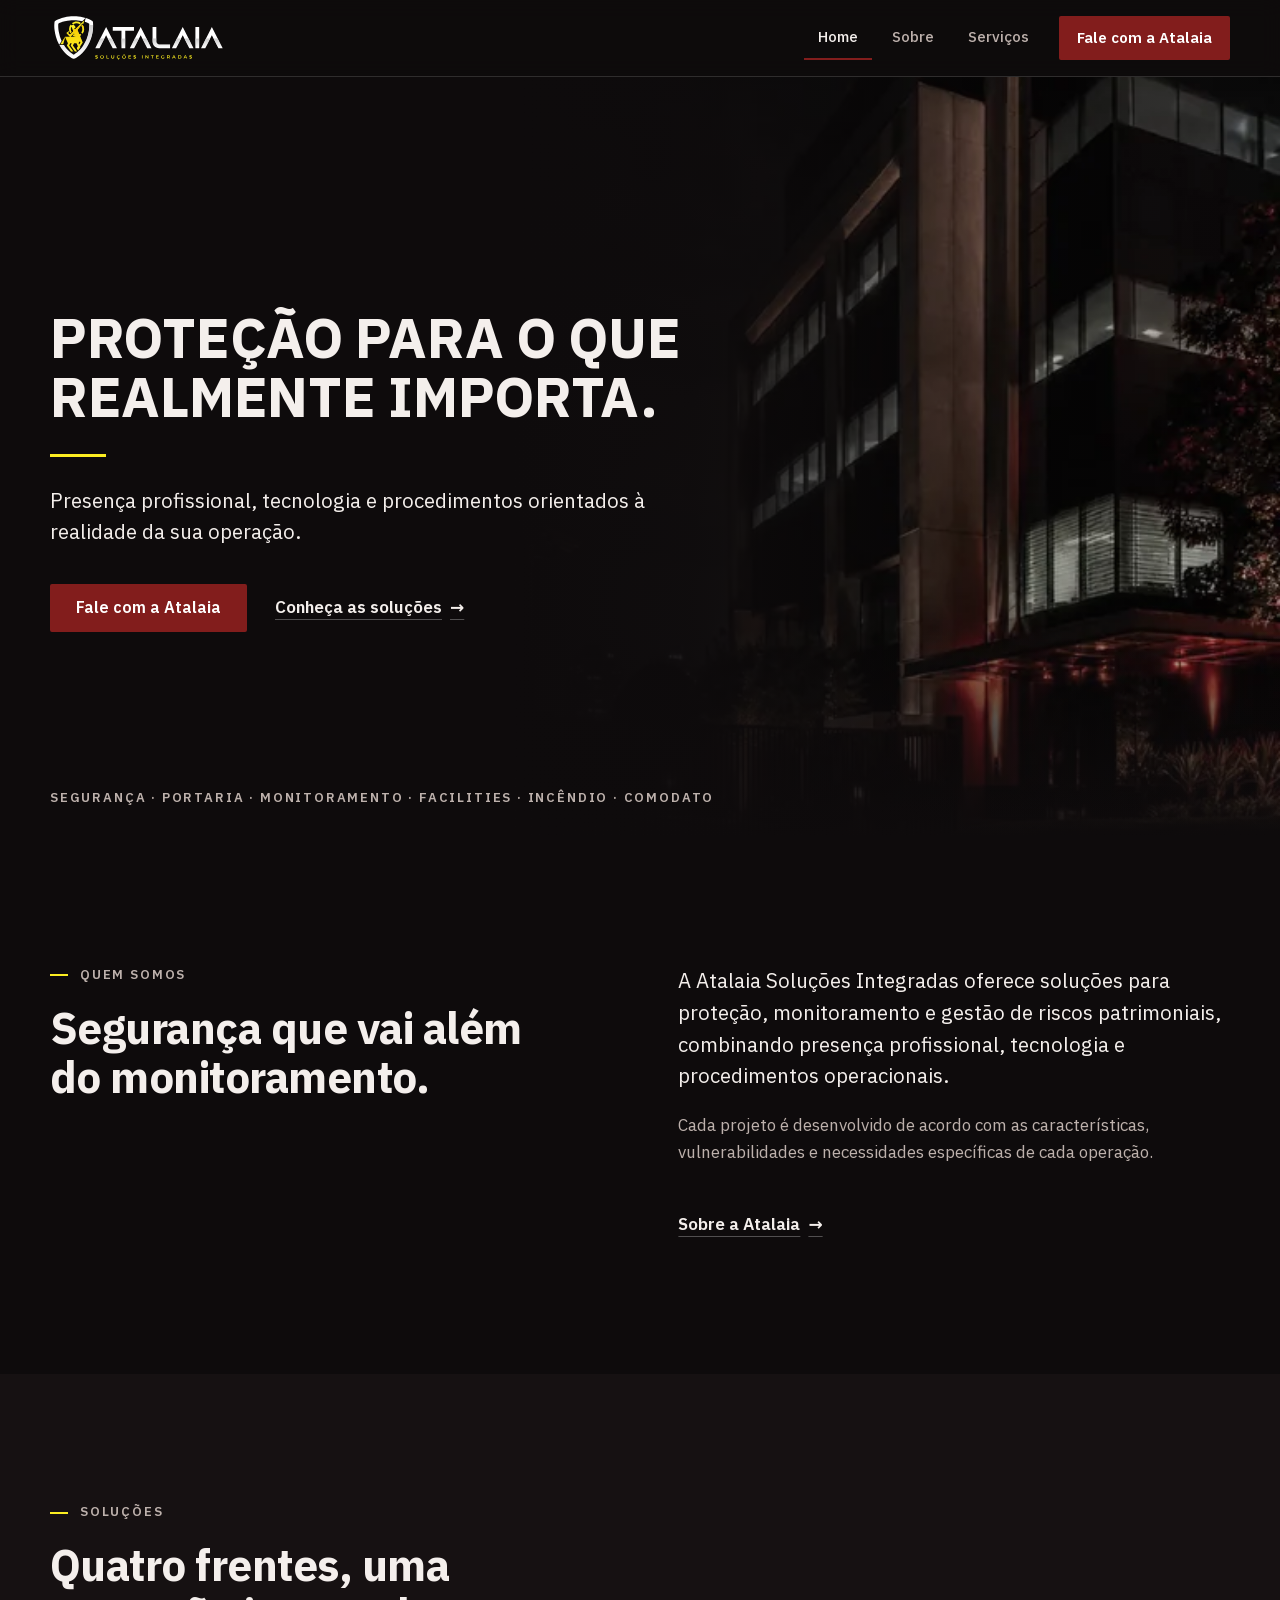
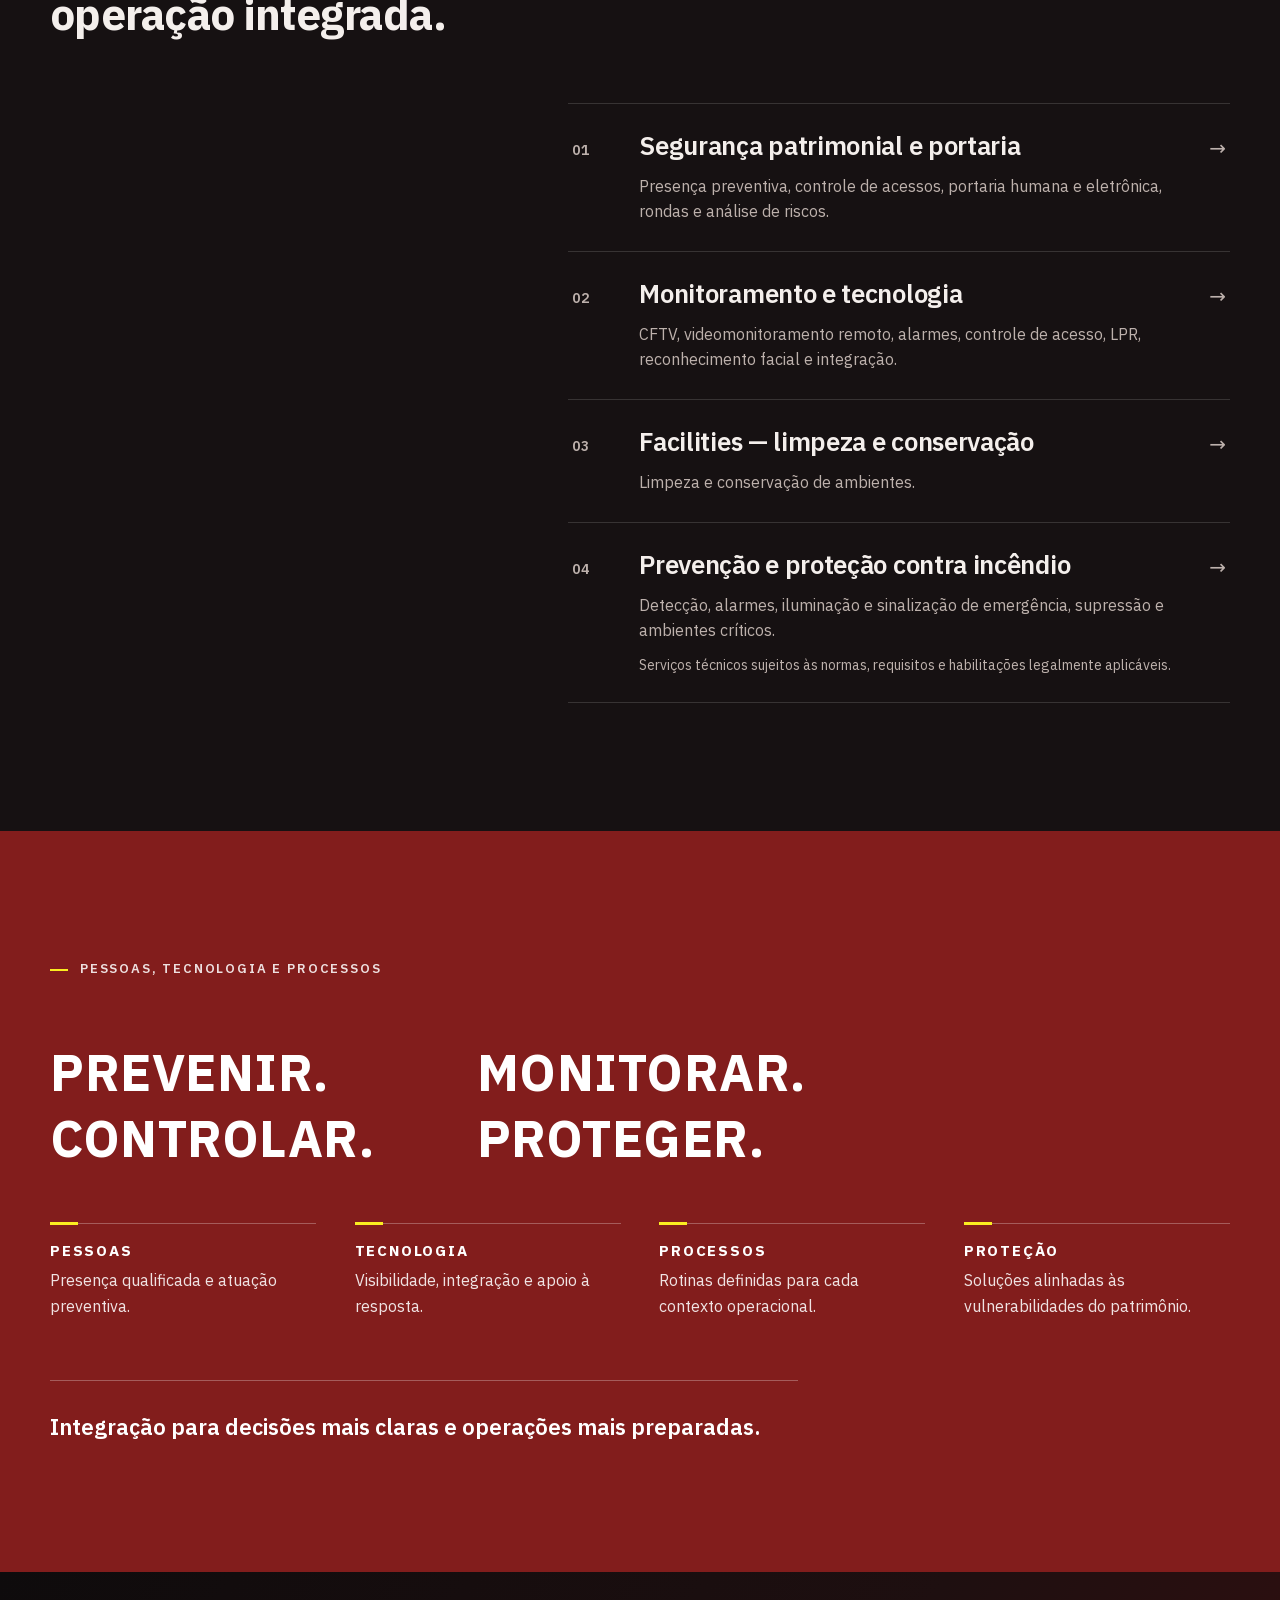
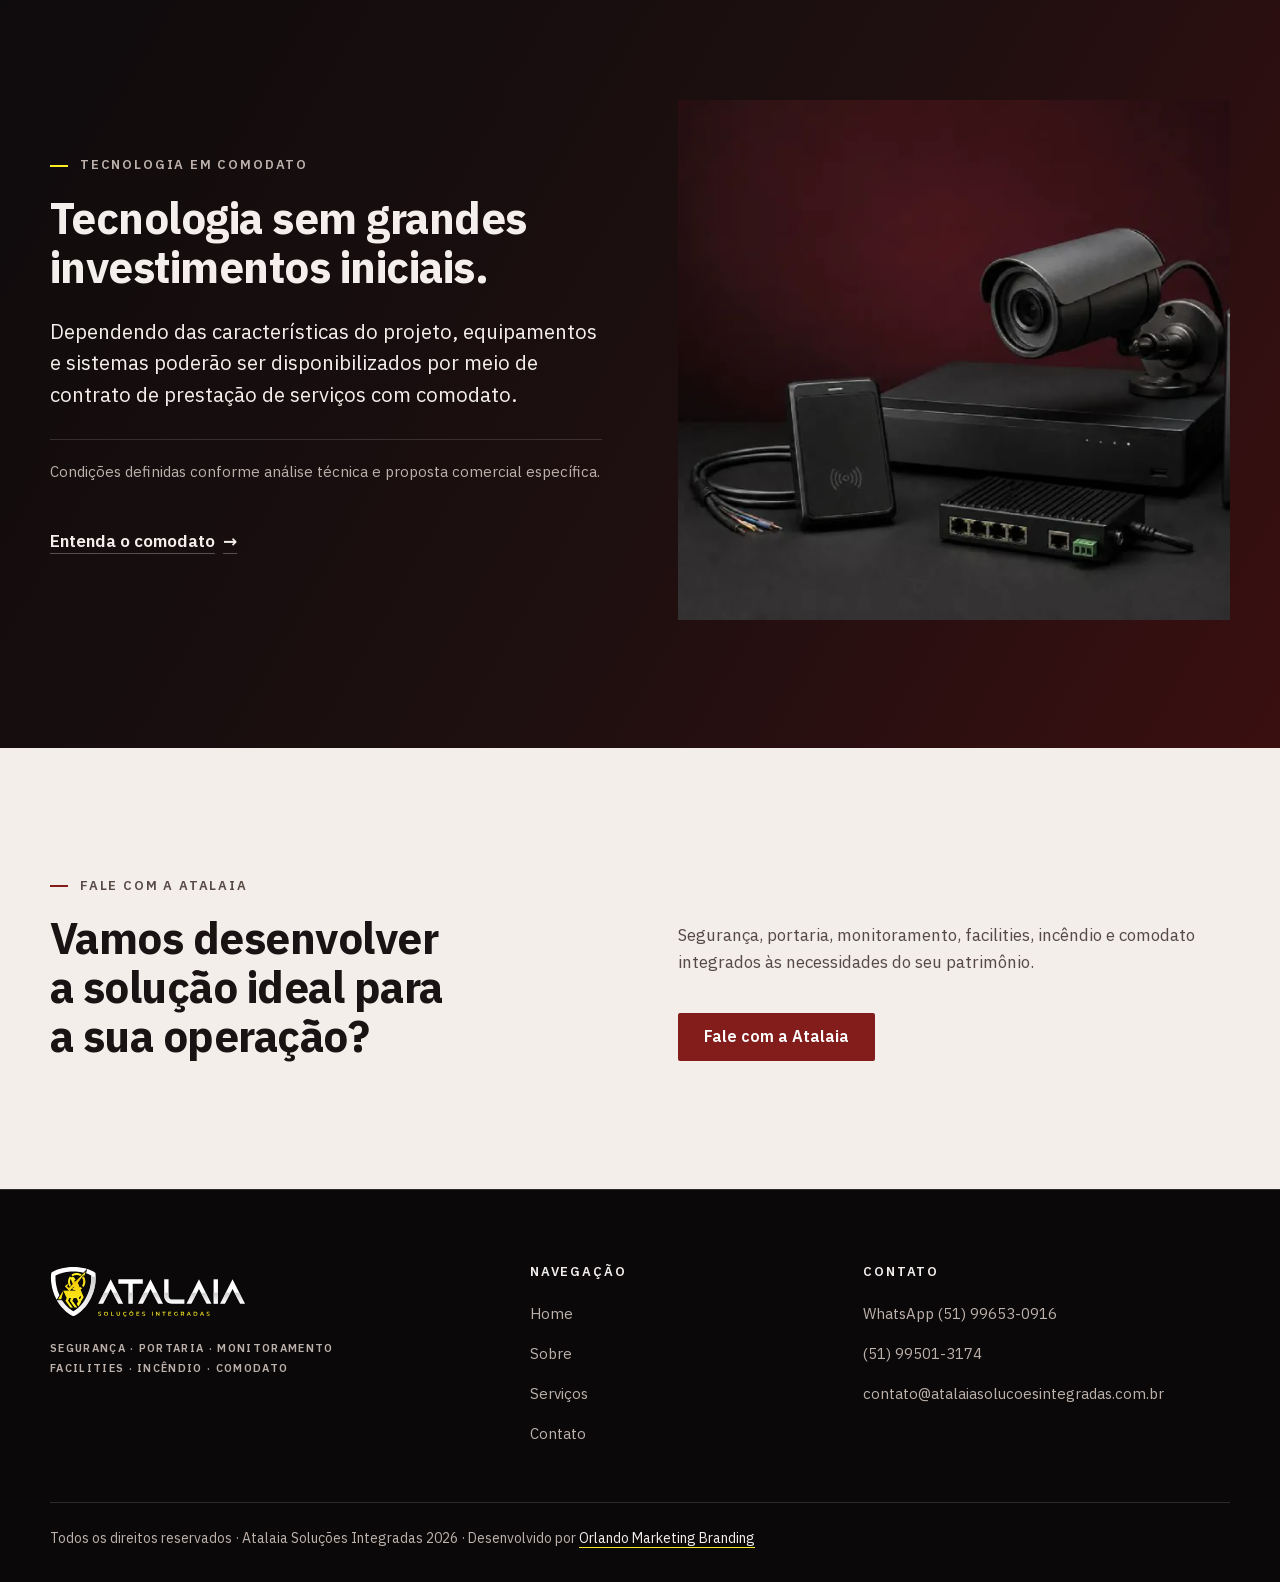
==== commit 55a51b5c: "Refina visual, rodapé e hero em tablet" ====
--- a/index.html
+++ b/index.html
@@ -22,8 +22,8 @@
   <link rel="icon" type="image/svg+xml" href="assets/favicon/favicon.svg">
   <link rel="apple-touch-icon" href="assets/favicon/apple-touch-icon.png">
   <link rel="preload" href="assets/fonts/ibm-plex-sans-latin-var.woff2" as="font" type="font/woff2" crossorigin>
-  <link rel="preload" as="image" href="assets/fotos/fachada-1080.webp" imagesrcset="assets/fotos/fachada-720.webp 720w, assets/fotos/fachada-1080.webp 1080w" imagesizes="62vw" type="image/webp" media="(min-width: 901px)">
-  <link rel="preload" as="image" href="assets/fotos/fachada-mobile-800.webp" imagesrcset="assets/fotos/fachada-mobile-480.webp 480w, assets/fotos/fachada-mobile-800.webp 800w" imagesizes="100vw" type="image/webp" media="(max-width: 900px)">
+  <link rel="preload" as="image" href="assets/fotos/fachada-1080.webp" imagesrcset="assets/fotos/fachada-720.webp 720w, assets/fotos/fachada-1080.webp 1080w" imagesizes="(min-width: 901px) 62vw, 100vw" type="image/webp" media="(min-width: 601px)">
+  <link rel="preload" as="image" href="assets/fotos/fachada-mobile-800.webp" imagesrcset="assets/fotos/fachada-mobile-480.webp 480w, assets/fotos/fachada-mobile-800.webp 800w" imagesizes="100vw" type="image/webp" media="(max-width: 600px)">
   <link rel="stylesheet" href="styles.css">
   <script>document.documentElement.classList.add('js');</script>
   <script src="main.js" defer></script>
@@ -56,8 +56,8 @@
     <section class="hero" aria-labelledby="hero-titulo">
       <div class="hero-media">
     <picture>
-      <source media="(max-width: 900px)" type="image/webp" srcset="assets/fotos/fachada-mobile-480.webp 480w, assets/fotos/fachada-mobile-800.webp 800w" sizes="100vw">
-      <source media="(max-width: 900px)" type="image/jpeg" srcset="assets/fotos/fachada-mobile-480.jpg 480w, assets/fotos/fachada-mobile-800.jpg 800w" sizes="100vw">
+      <source media="(max-width: 600px)" type="image/webp" srcset="assets/fotos/fachada-mobile-480.webp 480w, assets/fotos/fachada-mobile-800.webp 800w" sizes="100vw">
+      <source media="(max-width: 600px)" type="image/jpeg" srcset="assets/fotos/fachada-mobile-480.jpg 480w, assets/fotos/fachada-mobile-800.jpg 800w" sizes="100vw">
       <source type="image/webp" srcset="assets/fotos/fachada-720.webp 720w, assets/fotos/fachada-1080.webp 1080w" sizes="(min-width: 901px) 62vw, 100vw">
       <img src="assets/fotos/fachada-1080.jpg" srcset="assets/fotos/fachada-720.jpg 720w, assets/fotos/fachada-1080.jpg 1080w" sizes="(min-width: 901px) 62vw, 100vw" width="1080" height="940" alt="Fachada de edifício empresarial à noite, com portão fechado e iluminação em tons de vermelho." loading="eager" fetchpriority="high" decoding="async">
     </picture>
@@ -76,7 +76,6 @@
       </div>
       <div class="container hero-foot">
         <p class="tagline">Segurança · Portaria · Monitoramento · Facilities · Incêndio · Comodato</p>
-        <span class="photo-note">Imagem ilustrativa</span>
       </div>
     </section>
 
@@ -108,7 +107,6 @@
       <source type="image/webp" srcset="assets/fotos/seguranca-600.webp 600w, assets/fotos/seguranca-900.webp 900w" sizes="(min-width: 901px) 40vw, 100vw">
       <img src="assets/fotos/seguranca-900.jpg" srcset="assets/fotos/seguranca-600.jpg 600w, assets/fotos/seguranca-900.jpg 900w" sizes="(min-width: 901px) 40vw, 100vw" width="900" height="1967" alt="Profissional de segurança uniformizado em área de acesso de veículos, à noite." loading="lazy" decoding="async">
     </picture>
-            <span class="photo-note">Imagem ilustrativa</span>
           </div>
           <ul class="front-list">
             <li><a href="servicos.html#seguranca-patrimonial">
@@ -133,7 +131,7 @@
       </div>
     </section>
 
-    <section class="section" aria-labelledby="integracao-titulo">
+    <section class="section section--grena" aria-labelledby="integracao-titulo">
       <div class="container">
         <div class="section-head">
           <span class="eyebrow">Pessoas, tecnologia e processos</span>
@@ -165,7 +163,6 @@
       <source type="image/webp" srcset="assets/fotos/comodato-640.webp 640w, assets/fotos/comodato-1100.webp 1100w" sizes="(min-width: 901px) 45vw, 100vw">
       <img src="assets/fotos/comodato-1100.jpg" srcset="assets/fotos/comodato-640.jpg 640w, assets/fotos/comodato-1100.jpg 1100w" sizes="(min-width: 901px) 45vw, 100vw" width="1100" height="1037" alt="Câmera de segurança, gravador, leitor de acesso e switch de rede sobre superfície escura." loading="lazy" decoding="async">
     </picture>
-          <span class="photo-note">Imagem ilustrativa</span>
         </div>
       </div>
     </section>
@@ -211,9 +208,7 @@
         </div>
       </div>
       <div class="footer-bottom">
-        <p>© Atalaia Soluções Integradas</p>
-        <p>www.atalaiasolucoesintegradas.com.br</p>
-        <p class="footer-credit">Desenvolvido por: Orlando Marketing e Branding</p>
+        <p>Todos os direitos reservados · Atalaia Soluções Integradas 2026 · Desenvolvido por <a href="https://orlandomarketingbranding.com.br/" target="_blank" rel="noopener">Orlando Marketing Branding</a></p>
       </div>
     </div>
   </footer>
--- a/styles.css
+++ b/styles.css
@@ -20,6 +20,7 @@
 }
 
 :root {
+  --hero-photo-h: clamp(300px, 58vw, 500px);
   /* Oficiais */
   --grena: #821D1C;
   --amarelo: #FBED21;
@@ -132,7 +133,9 @@
 
 /* ---------- Tipografia utilitária ---------- */
 .eyebrow {
-  display: block;
+  display: flex;
+  align-items: center;
+  gap: 12px;
   font-size: .8125rem;
   font-weight: 600;
   letter-spacing: .14em;
@@ -146,12 +149,14 @@
   color: var(--text);
   max-width: 40em;
 }
+.eyebrow::before { content: ""; flex: none; width: 18px; height: 2px; background: var(--amarelo); }
+.section--paper .eyebrow::before, .facilities-card .eyebrow::before { background: var(--grena); }
 .muted { color: var(--text-muted); }
 .rule {
   display: block;
-  width: 64px;
+  width: 56px;
   height: 3px;
-  background: var(--grena);
+  background: var(--amarelo);
   margin: 28px 0;
   border: 0;
 }
@@ -210,7 +215,10 @@
   text-decoration-thickness: 1px;
   transition: text-decoration-color .15s ease;
 }
-.link-action:hover { text-decoration-color: currentColor; }
+.link-action:hover { text-decoration-color: var(--amarelo); }
+.link-action:hover::after { color: var(--amarelo); }
+.section--paper .link-action:hover { text-decoration-color: var(--grena); }
+.section--paper .link-action:hover::after { color: var(--grena); }
 .link-action::after { content: "→"; text-decoration: none; display: inline-block; }
 
 .actions {
@@ -394,6 +402,7 @@
   width: min(62%, 1040px);
   z-index: -2;
 }
+.hero-media picture { display: block; width: 100%; height: 100%; }
 .hero-media img {
   width: 100%;
   height: 100%;
@@ -428,29 +437,21 @@
   gap: 16px;
   padding-bottom: 28px;
 }
-.photo-note {
-  display: inline-block;
-  font-size: .75rem;
-  font-weight: 500;
-  letter-spacing: .04em;
-  color: #E4DCD8;
-  background: rgba(14, 11, 12, .72);
-  padding: 4px 8px;
-  border-radius: 2px;
-  line-height: 1.4;
-}
 
 @media (max-width: 900px) {
+  /* Tablet e celular: a foto ocupa o topo do hero (camada própria, altura definida)
+     e o texto vem abaixo — a imagem não fica mais escondida sob o degradê. */
   .hero { min-height: 0; }
-  .hero-media { inset: 0; width: 100%; height: 100%; }
-  .hero-media img { object-position: 72% 22%; }
+  .hero-media { inset: 0 0 auto 0; width: 100%; height: var(--hero-photo-h); }
+  .hero-media picture { display: block; height: 100%; }
+  .hero-media img { object-position: 62% 38%; }
   .hero-scrim {
-    background:
-      linear-gradient(0deg, var(--ink) 34%, rgba(14,11,12,.72) 56%, rgba(14,11,12,.05) 100%);
+    inset: 0 0 auto 0;
+    height: calc(var(--hero-photo-h) + 2px);
+    background: linear-gradient(0deg, var(--ink) 0%, rgba(14,11,12,.55) 28%, rgba(14,11,12,.08) 62%, rgba(14,11,12,0) 100%);
   }
-  .hero-inner { padding-top: clamp(200px, 48vw, 340px); padding-bottom: 32px; }
+  .hero-inner { padding-top: calc(var(--hero-photo-h) - 72px); padding-bottom: 32px; }
   .hero-foot { flex-direction: column-reverse; align-items: flex-start; }
-  .hero-foot .photo-note { position: absolute; top: 16px; right: var(--gutter); }
 }
 
 /* Cabeçalho de página interna */
@@ -463,12 +464,10 @@
   background: linear-gradient(90deg, var(--ink) 45%, rgba(14,11,12,.7) 62%, rgba(14,11,12,.1) 100%);
 }
 .page-hero--photo .hero-copy { max-width: 640px; }
-.page-hero .photo-note { position: absolute; right: var(--gutter); bottom: 16px; }
 @media (max-width: 900px) {
   .page-hero--photo .hero-media { width: 100%; }
   .page-hero--photo .hero-scrim { background: linear-gradient(0deg, var(--ink) 32%, rgba(14,11,12,.7) 60%, rgba(14,11,12,.2) 100%); }
   .page-hero--photo .hero-inner { padding-top: clamp(220px, 56vw, 360px); }
-  .page-hero .photo-note { top: 16px; bottom: auto; }
 }
 
 /* ---------- Home: quem somos ---------- */
@@ -486,7 +485,6 @@
 .fronts-media picture { position: absolute; inset: 0; }
 .fronts-media img { height: 100%; width: 100%; }
 .fronts-media img { object-fit: cover; object-position: 78% 18%; }
-.fronts-media .photo-note { position: absolute; left: 12px; bottom: 12px; }
 
 .front-list { list-style: none; margin: 0; padding: 0; border-top: 1px solid var(--line); }
 .front-list li { border-bottom: 1px solid var(--line); }
@@ -504,7 +502,8 @@
 .front-list p { grid-column: 2 / 3; margin: 6px 0 0; color: var(--text-muted); font-size: 1rem; }
 .front-arrow { grid-row: 1; grid-column: 3; font-size: 1.25rem; color: var(--text-muted); transition: transform .15s ease, color .15s ease; }
 .front-list a:hover h3 { text-decoration: underline; text-decoration-thickness: 1px; text-underline-offset: 6px; }
-.front-list a:hover .front-arrow { transform: translateX(4px); color: var(--text); }
+.front-list a:hover .front-arrow { transform: translateX(4px); color: var(--amarelo); }
+.front-list a:hover .front-num { color: var(--amarelo); }
 .front-note { grid-column: 2 / 4; font-size: .875rem !important; color: var(--text-muted); }
 
 @media (max-width: 900px) {
@@ -522,12 +521,12 @@
 }
 
 /* ---------- Integração ---------- */
-.statement {
-  background:
-    radial-gradient(120% 140% at 100% 100%, rgba(130, 29, 28, .95) 0%, rgba(130, 29, 28, 0) 60%),
-    linear-gradient(135deg, var(--grena-deep) 0%, #5A1515 55%, var(--grena) 100%);
-  padding: clamp(36px, 5vw, 64px);
-}
+/* Faixa inteiramente grená (cor oficial sólida, largura total) */
+.section--grena { background: var(--grena); color: var(--branco); }
+.section--grena .eyebrow { color: rgba(255, 255, 255, .86); }
+.section--grena .eyebrow::before { background: var(--amarelo); }
+.section--grena :focus-visible { box-shadow: 0 0 0 6px var(--grena); }
+.statement { padding: 0; }
 .statement-words {
   display: grid;
   grid-template-columns: repeat(2, max-content);
@@ -546,10 +545,13 @@
   gap: 28px clamp(24px, 3vw, 48px);
   margin-top: clamp(40px, 5vw, 56px);
 }
-.pillar { border-top: 2px solid var(--grena); padding-top: 18px; }
+.pillar { border-top: 1px solid rgba(255, 255, 255, .28); padding-top: 18px; position: relative; }
+.section--grena .pillar::before { content: ""; position: absolute; left: 0; top: -2px; width: 28px; height: 3px; background: var(--amarelo); }
 .pillar h3 { font-size: .9375rem; letter-spacing: .12em; text-transform: uppercase; font-weight: 700; margin-bottom: 8px; }
 .pillar p { color: var(--text-muted); font-size: 1rem; margin: 0; }
-.statement-close { margin-top: clamp(36px, 4vw, 52px); font-size: clamp(1.125rem, 1.8vw, 1.375rem); font-weight: 600; max-width: 34em; }
+.section--grena .pillar h3 { color: var(--branco); }
+.section--grena .pillar p { color: rgba(255, 255, 255, .88); }
+.statement-close { color: var(--branco); padding-top: 28px; border-top: 1px solid rgba(255, 255, 255, .28); margin-top: clamp(40px, 5vw, 60px); font-size: clamp(1.125rem, 1.8vw, 1.375rem); font-weight: 600; max-width: 34em; }
 @media (max-width: 900px) { .pillars { grid-template-columns: repeat(2, minmax(0, 1fr)); } }
 @media (max-width: 520px) {
   .statement-words { grid-template-columns: 1fr; }
@@ -562,7 +564,6 @@
 }
 .comodato-media { position: relative; }
 .comodato-media img { width: 100%; aspect-ratio: 1146 / 1080; object-fit: cover; }
-.comodato-media .photo-note { position: absolute; left: 12px; bottom: 12px; }
 .items-inline { color: var(--text-muted); }
 .items-inline strong { color: var(--text); display: block; margin-bottom: 6px; font-weight: 600; }
 .condition {
@@ -614,7 +615,6 @@
 .service-media { position: relative; }
 .service-media img { width: 100%; aspect-ratio: 4 / 5; object-fit: cover; object-position: 70% 20%; }
 .comodato-media.service-media img { aspect-ratio: 1146 / 1080; object-position: 50% 50%; }
-.service-media .photo-note { position: absolute; left: 12px; bottom: 12px; }
 .service h2 { margin-bottom: 8px; }
 .service .claim { font-size: clamp(1.125rem, 1.6vw, 1.3125rem); font-weight: 600; color: var(--text); margin: 0 0 24px; }
 .service .num { font-size: .875rem; font-weight: 600; letter-spacing: .12em; color: var(--text-muted); margin-bottom: 16px; display: block; }
@@ -638,7 +638,7 @@
   position: absolute;
   left: 0; top: 1.15em;
   width: 7px; height: 2px;
-  background: var(--grena);
+  background: var(--amarelo);
 }
 .list-title {
   margin: 36px 0 0;
@@ -676,7 +676,6 @@
 .monitor-banner .hero-media img { object-position: 60% 30%; }
 .monitor-banner .hero-scrim { background: linear-gradient(0deg, var(--ink) 4%, rgba(14,11,12,.55) 45%, rgba(14,11,12,.05) 100%); }
 .monitor-banner .container { padding-bottom: clamp(32px, 5vw, 56px); }
-.monitor-banner .photo-note { position: absolute; top: 16px; right: var(--gutter); }
 
 .facilities-card {
   background: var(--paper);
@@ -773,7 +772,7 @@
   align-items: start;
 }
 .footer-brand img { height: 60px; width: auto; margin-left: -4px; }
-.footer-brand .tagline { margin-top: 20px; line-height: 1.8; }
+.footer-brand .tagline { margin-top: 16px; font-size: .6875rem; letter-spacing: .12em; line-height: 1.9; }
 .footer-title { color: var(--text); font-size: .8125rem; font-weight: 600; letter-spacing: .14em; text-transform: uppercase; margin: 0 0 12px; }
 .footer-links { list-style: none; margin: 0; padding: 0; }
 .footer-links a {
@@ -789,18 +788,15 @@
   margin-top: 48px;
   padding-top: 24px;
   border-top: 1px solid var(--line);
-  display: flex;
-  flex-wrap: wrap;
-  justify-content: space-between;
-  gap: 8px 24px;
   font-size: .875rem;
 }
-.footer-credit { flex-basis: 100%; text-align: right; }
+.footer-bottom p { margin: 0; text-wrap: pretty; }
+.footer-bottom a { color: var(--text); text-decoration: underline; text-decoration-color: var(--amarelo); text-underline-offset: 4px; }
+.footer-bottom a:hover { color: var(--amarelo); }
 @media (max-width: 900px) {
   .footer-grid { grid-template-columns: minmax(0, 1fr) minmax(0, 1fr); }
   .footer-brand { grid-column: 1 / -1; }
 }
 @media (max-width: 520px) {
-  .footer-credit { text-align: left; }
   .footer-grid { grid-template-columns: minmax(0, 1fr); }
 }
